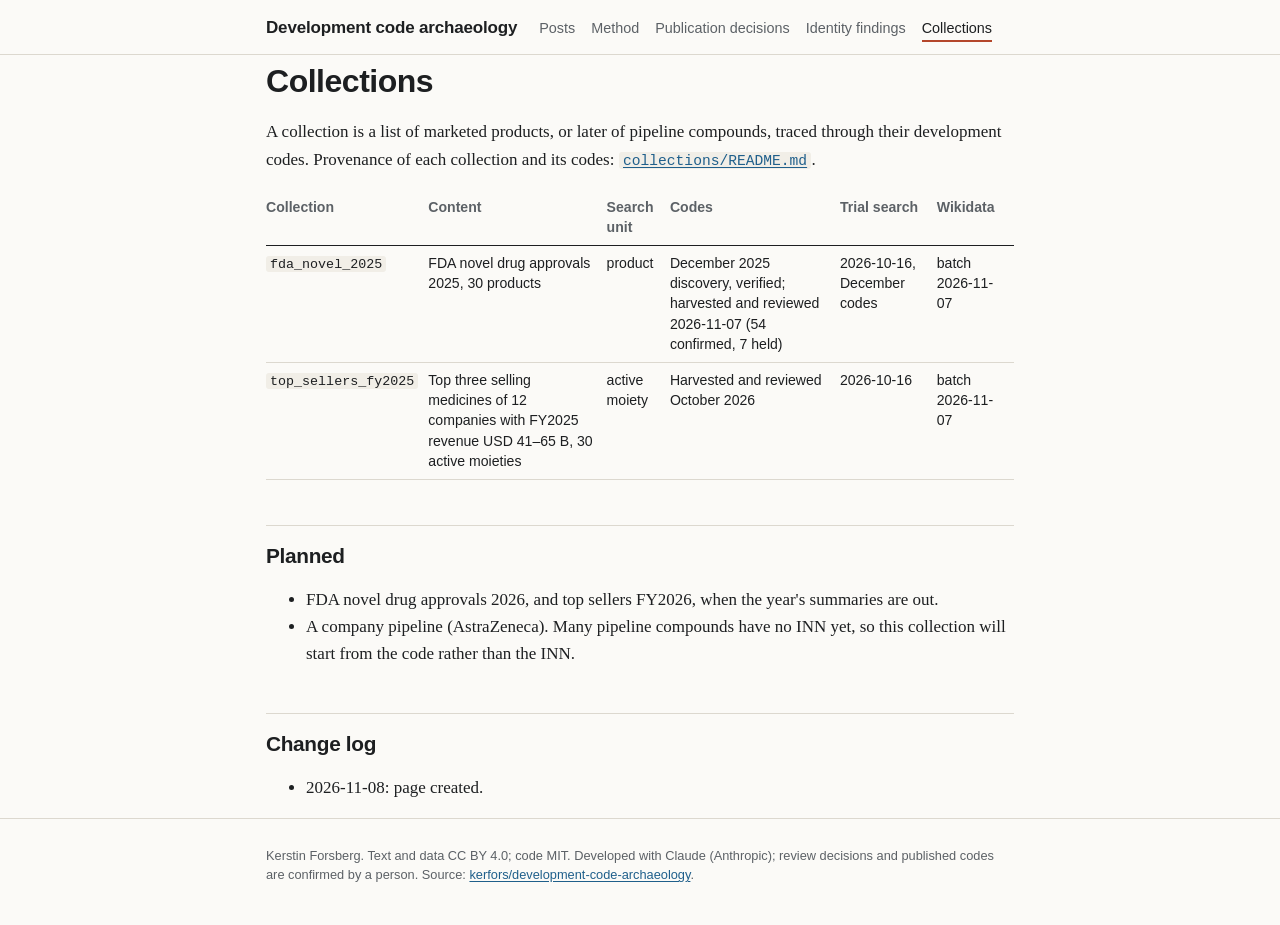
==== docs/collections.html @ 9b4a4d68 "Site: posts and reference pages, built from site/ into docs/ site/ holds the sources: dated posts (f" ====
<!doctype html>
<html lang="en">
<head>
<meta charset="utf-8">
<meta name="viewport" content="width=device-width, initial-scale=1">
<title>Collections — Development code archaeology</title>
<meta name="description" content="The drug collections traced so far, and where each one stands.">
<link rel="stylesheet" href="style.css">
</head>
<body>
<header class="site"><div class="wrap">
<a class="brand" href="index.html">Development code archaeology</a>
<nav><a href="index.html">Posts</a> <a href="method.html">Method</a> <a href="decisions.html">Publication decisions</a> <a href="identity.html">Identity findings</a> <a href="collections.html" aria-current=page>Collections</a></nav>
</div></header>
<main class="wrap">

<h1>Collections</h1>
<p>A collection is a list of marketed products, or later of pipeline compounds, traced through their
development codes. Provenance of each collection and its codes:
<a href="https://github.com/kerfors/development-code-archaeology/blob/main/collections/README.md"><code>collections/README.md</code></a>.</p>
<div class="tablewrap"><table>
<thead>
<tr>
<th>Collection</th>
<th>Content</th>
<th>Search unit</th>
<th>Codes</th>
<th>Trial search</th>
<th>Wikidata</th>
</tr>
</thead>
<tbody>
<tr>
<td><code>fda_novel_2025</code></td>
<td>FDA novel drug approvals 2025, 30 products</td>
<td>product</td>
<td>December 2025 discovery, verified; harvested and reviewed 2026-11-07 (54 confirmed, 7 held)</td>
<td>2026-10-16, December codes</td>
<td>batch 2026-11-07</td>
</tr>
<tr>
<td><code>top_sellers_fy2025</code></td>
<td>Top three selling medicines of 12 companies with FY2025 revenue USD 41–65 B, 30 active moieties</td>
<td>active moiety</td>
<td>Harvested and reviewed October 2026</td>
<td>2026-10-16</td>
<td>batch 2026-11-07</td>
</tr>
</tbody>
</table></div>
<h2>Planned</h2>
<ul>
<li>FDA novel drug approvals 2026, and top sellers FY2026, when the year's summaries are out.</li>
<li>A company pipeline (AstraZeneca). Many pipeline compounds have no INN yet, so this collection will start
  from the code rather than the INN.</li>
</ul>
<h2>Change log</h2>
<ul>
<li>2026-11-08: page created.</li>
</ul>
</main>
<footer class="site"><div class="wrap">
<p>Kerstin Forsberg. Text and data CC BY 4.0; code MIT. Developed with Claude (Anthropic); review decisions and
published codes are confirmed by a person. Source: <a href="https://github.com/kerfors/development-code-archaeology">kerfors/development-code-archaeology</a>.</p>
</div></footer>
</body>
</html>
---- docs/style.css ----
:root {
  --bg: #fbfaf7;
  --fg: #1d1f21;
  --muted: #5c6166;
  --rule: #dcd8cf;
  --panel: #f1eee7;
  --accent: #b4462b;
  --accent-soft: #e8b7a8;
  --inn: #c9cdd1;
  --link: #1f5f8b;
  --mono: ui-monospace, "SF Mono", Menlo, Consolas, monospace;
  --sans: -apple-system, BlinkMacSystemFont, "Segoe UI", Roboto, "Helvetica Neue", Arial, sans-serif;
  --serif: Charter, "Bitstream Charter", "Sitka Text", Cambria, Georgia, serif;
}
@media (prefers-color-scheme: dark) {
  :root:not([data-theme="light"]) {
    --bg: #17191b; --fg: #e6e3dc; --muted: #a3a8ad; --rule: #34383c; --panel: #212427;
    --accent: #e0765a; --accent-soft: #7a3a2a; --inn: #4a5056; --link: #8cc4ea;
  }
}
:root[data-theme="dark"] {
  --bg: #17191b; --fg: #e6e3dc; --muted: #a3a8ad; --rule: #34383c; --panel: #212427;
  --accent: #e0765a; --accent-soft: #7a3a2a; --inn: #4a5056; --link: #8cc4ea;
}

* { box-sizing: border-box; }
html { -webkit-text-size-adjust: 100%; }
body { margin: 0; background: var(--bg); color: var(--fg); font: 17px/1.6 var(--serif); }
.wrap { max-width: 780px; margin: 0 auto; padding: 0 16px; }
a { color: var(--link); text-underline-offset: 2px; }
code { font: 0.86em var(--mono); background: var(--panel); padding: 0.05em 0.3em; border-radius: 3px; }

header.site { border-bottom: 1px solid var(--rule); font-family: var(--sans); }
header.site .wrap { display: flex; flex-wrap: wrap; gap: 6px 22px; align-items: baseline; padding-top: 14px; padding-bottom: 12px; }
.brand { font-weight: 650; color: var(--fg); text-decoration: none; letter-spacing: -0.01em; }
nav { display: flex; flex-wrap: wrap; gap: 4px 16px; font-size: 0.9rem; }
nav a { color: var(--muted); text-decoration: none; }
nav a:hover, nav a[aria-current] { color: var(--fg); }
nav a[aria-current] { border-bottom: 2px solid var(--accent); }

main { padding-top: 28px; padding-bottom: 40px; }
h1, h2, h3 { font-family: var(--sans); letter-spacing: -0.015em; line-height: 1.25; }
h1 { font-size: 2rem; margin: 0.2em 0 0.5em; }
h2 { font-size: 1.3rem; margin: 2.2em 0 0.6em; padding-top: 0.8em; border-top: 1px solid var(--rule); }
.lead p:first-of-type { font-size: 1.12rem; }

.stats { display: grid; grid-template-columns: repeat(auto-fit, minmax(160px, 1fr)); gap: 12px; margin: 28px 0 8px; }
.stat { background: var(--panel); border-radius: 6px; padding: 14px 14px 12px; font-family: var(--sans); }
.stat .num { display: block; font-size: 1.9rem; font-weight: 700; color: var(--accent); line-height: 1.1; font-variant-numeric: tabular-nums; }
.stat .txt { display: block; font-size: 0.84rem; line-height: 1.4; color: var(--muted); margin-top: 6px; }

.tablewrap { overflow-x: auto; margin: 1em 0; }
table { border-collapse: collapse; width: 100%; font: 0.88rem/1.45 var(--sans); }
th, td { text-align: left; vertical-align: top; padding: 7px 10px 7px 0; border-bottom: 1px solid var(--rule); }
th { font-weight: 600; color: var(--muted); border-bottom: 1.5px solid var(--fg); }
td:first-child { white-space: nowrap; }
table.num td:not(:first-child), table.num th:not(:first-child) { text-align: right; font-variant-numeric: tabular-nums; }

figure { margin: 1.6em 0; }
figcaption, .caption { font: 0.84rem/1.45 var(--sans); color: var(--muted); }
figcaption { margin-bottom: 8px; }
.two { display: grid; grid-template-columns: 1fr; gap: 0 28px; }
@media (min-width: 760px) { .two { grid-template-columns: 1fr 1fr; } }

svg.chart, svg.diagram { width: 100%; height: auto; display: block; font-family: var(--sans); }
svg .lbl { font-size: 11.5px; fill: var(--fg); }
svg .val { font-size: 11px; fill: var(--muted); font-variant-numeric: tabular-nums; }
svg .bar-hid { fill: var(--accent); }
svg .bar-inn { fill: var(--inn); }
svg .bar-track { fill: var(--panel); }
svg.small { max-width: 560px; }
svg.small .lbl { font-size: 13px; } svg.small .val { font-size: 12.5px; }
svg.diagram text { text-anchor: middle; font-size: 13px; fill: var(--fg); }
svg.diagram .sub { font-size: 11px; fill: var(--muted); }
svg.diagram .step rect { fill: var(--panel); stroke: var(--fg); stroke-width: 1.2; }
svg.diagram .step text:not(.sub) { font-weight: 650; }
svg.diagram .src rect { fill: none; stroke: var(--rule); stroke-width: 1.2; }
svg.diagram .src text { font-size: 11.5px; }
svg.diagram .note text { font-size: 11px; fill: var(--muted); }
svg.diagram .note text.start { text-anchor: start; }
svg.diagram .lines path { fill: none; stroke: var(--muted); stroke-width: 1.2; }
svg.diagram .arrowhead { fill: var(--muted); }

ol.lessons li { margin-bottom: 0.7em; }
footer.site { border-top: 1px solid var(--rule); font: 0.8rem/1.5 var(--sans); color: var(--muted); padding: 14px 0 28px; }

pre { background: var(--panel); padding: 12px 14px; border-radius: 6px; overflow-x: auto; font: 0.8rem/1.5 var(--mono); }
pre code { background: none; padding: 0; font-size: inherit; }
td.codes { font-size: 0.8rem; color: var(--muted); }
td.codes code, td code { font-size: 0.95em; }
p.post-meta { font: 0.85rem var(--sans); color: var(--muted); margin: 0 0 -0.6em; }
ul.posts { list-style: none; padding: 0; margin: 0.8em 0; }
ul.posts li { padding: 12px 0; border-bottom: 1px solid var(--rule); }
ul.posts .post-title { font: 600 1.08rem/1.35 var(--sans); text-decoration: none; }
ul.posts .post-meta { display: block; font: 0.8rem var(--sans); color: var(--muted); margin-top: 3px; }
ul.posts .post-summary { display: block; margin-top: 4px; }
main a code { overflow-wrap: anywhere; }
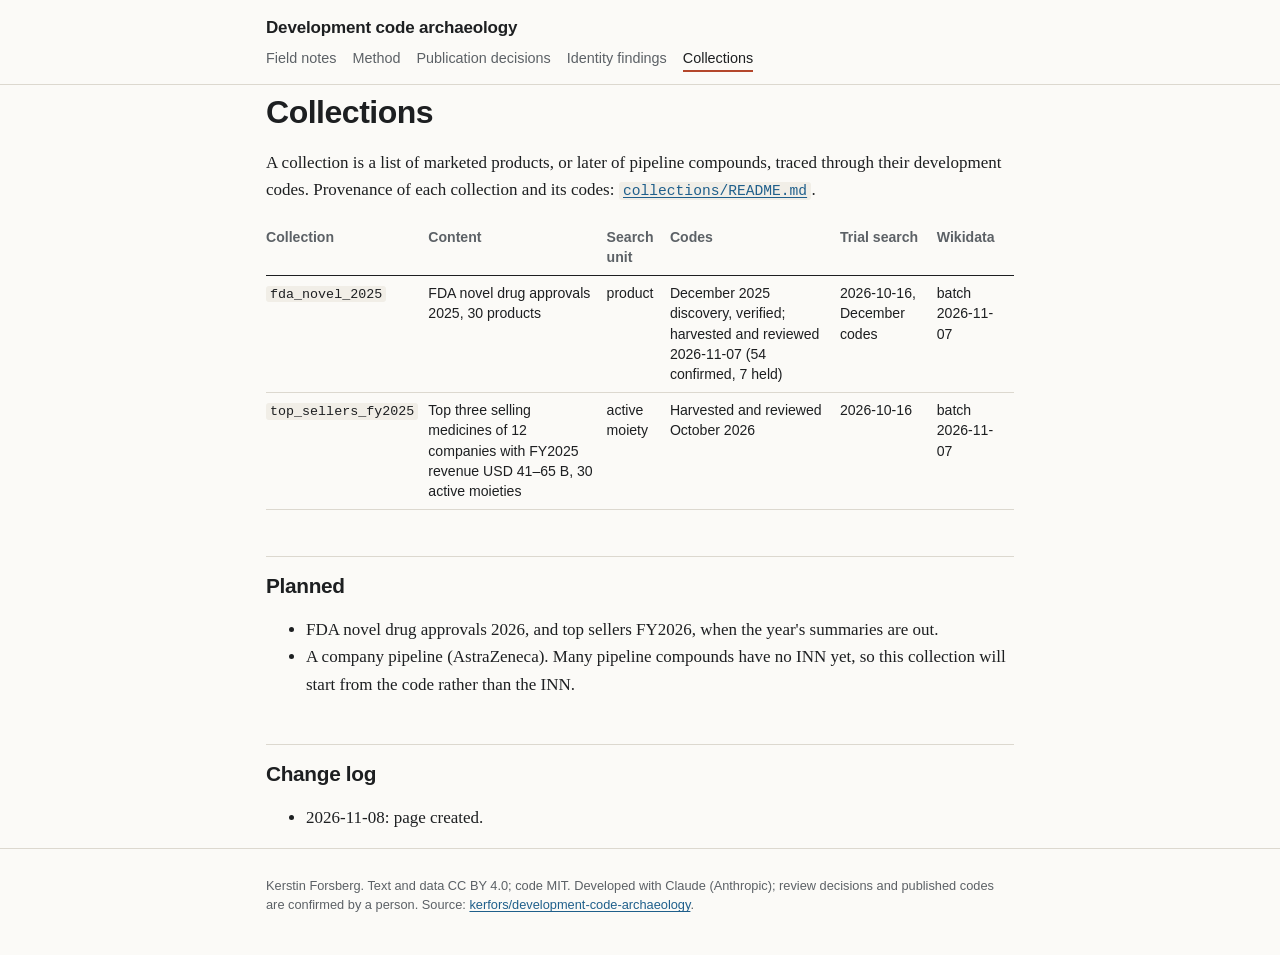
==== commit c99ee1ad: "Site: field notes instead of posts Numbered field notes (site/notes/NN-slug.md -> docs/notes/), each" ====
--- a/docs/collections.html
+++ b/docs/collections.html
@@ -10,7 +10,7 @@
 <body>
 <header class="site"><div class="wrap">
 <a class="brand" href="index.html">Development code archaeology</a>
-<nav><a href="index.html">Posts</a> <a href="method.html">Method</a> <a href="decisions.html">Publication decisions</a> <a href="identity.html">Identity findings</a> <a href="collections.html" aria-current=page>Collections</a></nav>
+<nav><a href="index.html">Field notes</a> <a href="method.html">Method</a> <a href="decisions.html">Publication decisions</a> <a href="identity.html">Identity findings</a> <a href="collections.html" aria-current=page>Collections</a></nav>
 </div></header>
 <main class="wrap">
 
@@ -58,6 +58,7 @@
 <ul>
 <li>2026-11-08: page created.</li>
 </ul>
+
 </main>
 <footer class="site"><div class="wrap">
 <p>Kerstin Forsberg. Text and data CC BY 4.0; code MIT. Developed with Claude (Anthropic); review decisions and
--- a/docs/style.css
+++ b/docs/style.css
@@ -95,3 +95,7 @@
 ul.posts .post-meta { display: block; font: 0.8rem var(--sans); color: var(--muted); margin-top: 3px; }
 ul.posts .post-summary { display: block; margin-top: 4px; }
 main a code { overflow-wrap: anywhere; }
+details { margin: 2em 0; border-top: 1px solid var(--rule); padding-top: 0.8em; }
+summary { cursor: pointer; font: 600 0.95rem var(--sans); color: var(--muted); }
+p.written { font: 0.8rem var(--sans); color: var(--muted); margin-top: 2.5em; }
+ul.posts .post-meta { margin: 0 0 2px; }
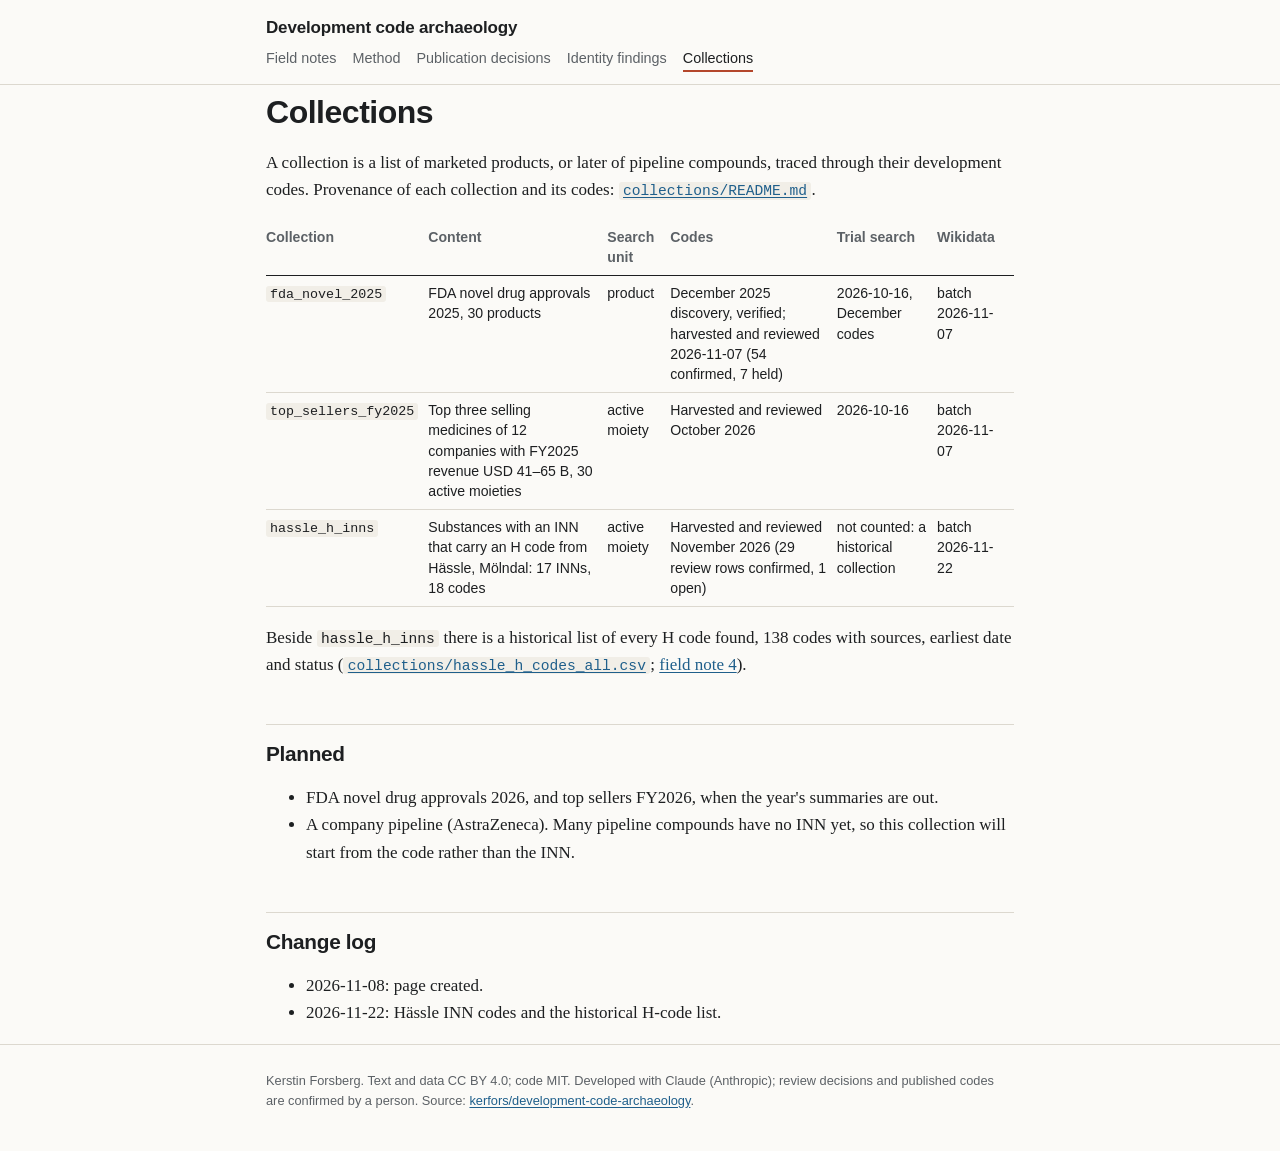
==== commit 5baadcad: "Publish field note 4: The Hässle codes (written 2026-11-22); site rebuilt with updated method, colle" ====
--- a/docs/collections.html
+++ b/docs/collections.html
@@ -46,8 +46,19 @@
 <td>2026-10-16</td>
 <td>batch 2026-11-07</td>
 </tr>
+<tr>
+<td><code>hassle_h_inns</code></td>
+<td>Substances with an INN that carry an H code from Hässle, Mölndal: 17 INNs, 18 codes</td>
+<td>active moiety</td>
+<td>Harvested and reviewed November 2026 (29 review rows confirmed, 1 open)</td>
+<td>not counted: a historical collection</td>
+<td>batch 2026-11-22</td>
+</tr>
 </tbody>
 </table></div>
+<p>Beside <code>hassle_h_inns</code> there is a historical list of every H code found, 138 codes with sources, earliest date
+and status (<a href="https://github.com/kerfors/development-code-archaeology/blob/main/collections/hassle_h_codes_all.csv"><code>collections/hassle_h_codes_all.csv</code></a>;
+<a href="notes/04-hassle-what-we-learned.html">field note 4</a>).</p>
 <h2>Planned</h2>
 <ul>
 <li>FDA novel drug approvals 2026, and top sellers FY2026, when the year's summaries are out.</li>
@@ -57,6 +68,7 @@
 <h2>Change log</h2>
 <ul>
 <li>2026-11-08: page created.</li>
+<li>2026-11-22: Hässle INN codes and the historical H-code list.</li>
 </ul>
 
 </main>
--- a/docs/style.css
+++ b/docs/style.css
@@ -59,6 +59,7 @@
 figure { margin: 1.6em 0; }
 figcaption, .caption { font: 0.84rem/1.45 var(--sans); color: var(--muted); }
 figcaption { margin-bottom: 8px; }
+figure img { display: block; width: 100%; max-width: 600px; height: auto; margin: 0 auto 8px; }
 .two { display: grid; grid-template-columns: 1fr; gap: 0 28px; }
 @media (min-width: 760px) { .two { grid-template-columns: 1fr 1fr; } }
 
